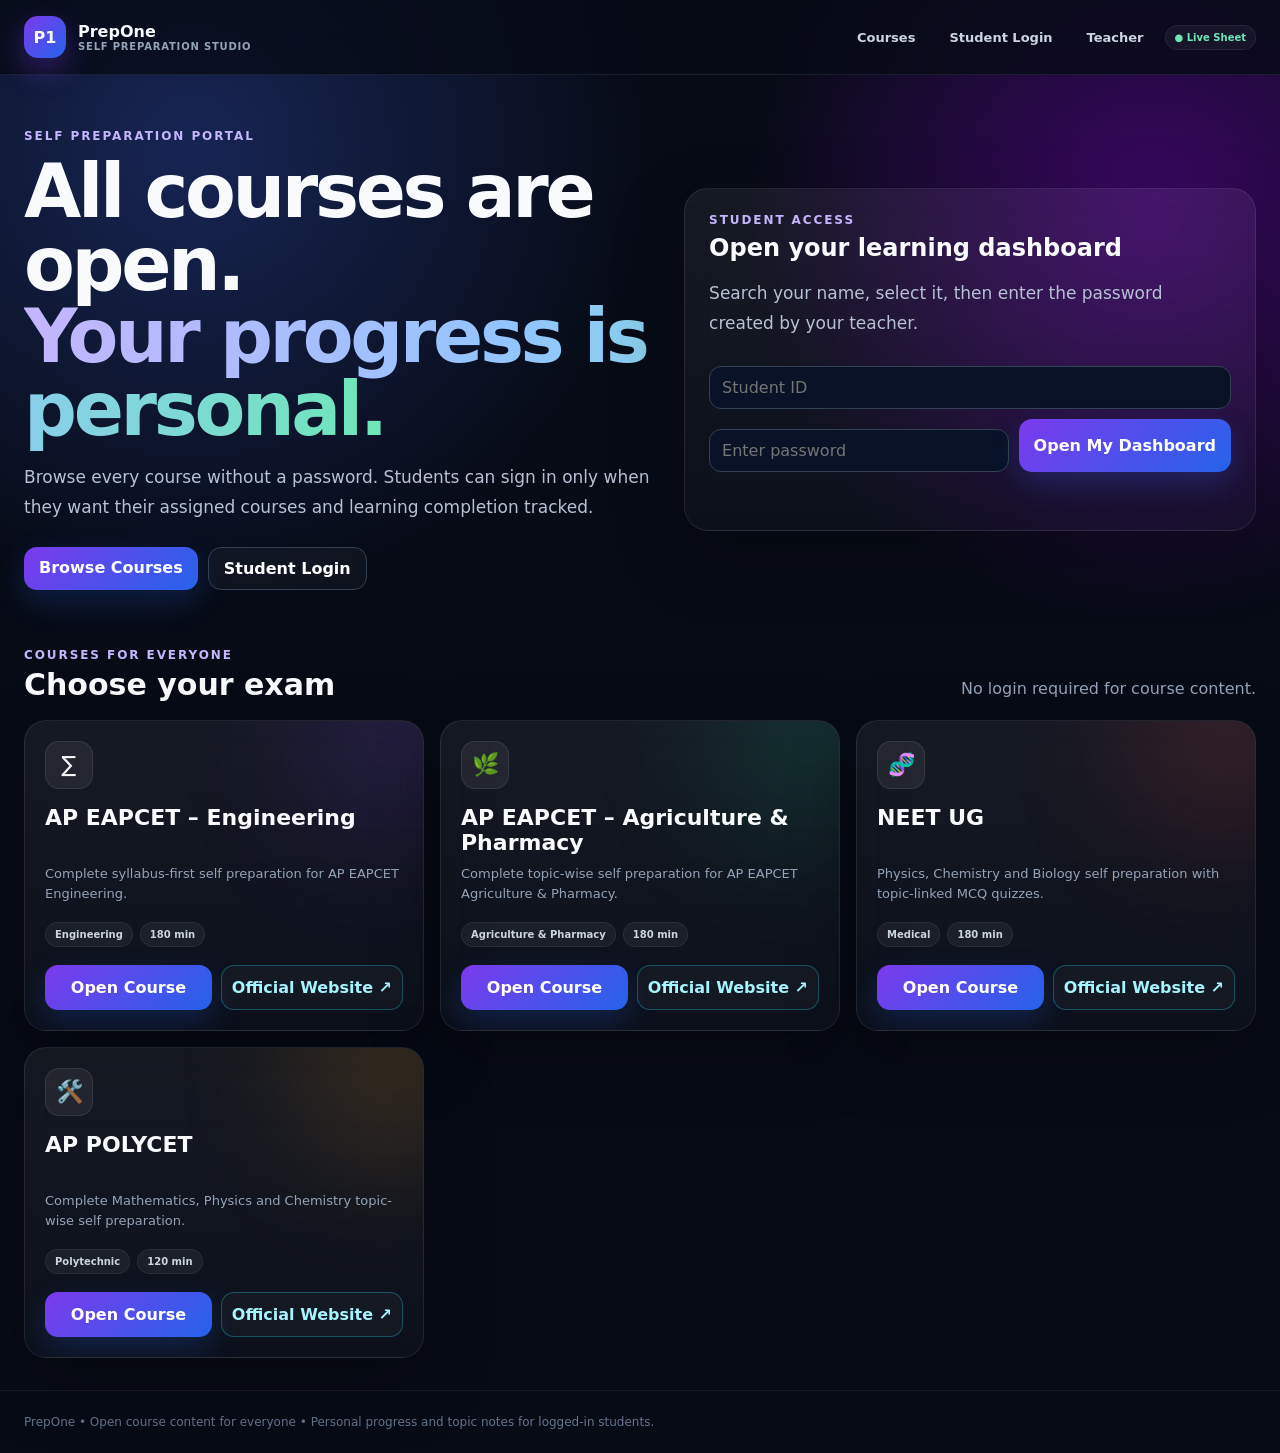
==== index.html @ dbc07fdd "Add files via upload" ====
<!doctype html><html><head><meta charset="utf-8"><meta name="viewport" content="width=device-width,initial-scale=1"><title>PrepOne • Self Preparation</title><link rel="stylesheet" href="assets/styles.css"></head><body>
<main>
<section class="hero compactHero"><div class="shell heroGrid"><div><div class="eyebrow">Self preparation portal</div><h1>All courses are open.<br><span class="gradientText">Your progress is personal.</span></h1><p>Browse every course without a password. Students can sign in only when they want their assigned courses and learning completion tracked.</p><div class="heroActions"><a href="#courses" class="btn primary">Browse Courses</a><a href="#studentAccess" class="btn ghost">Student Login</a></div></div><aside id="studentAccess" class="studentAccess glass"><div class="eyebrow">Student access</div><h2>Open your learning dashboard</h2><p class="mutedText">Search your name, select it, then enter the password created by your teacher.</p><input id="studentIdInput" class="field" placeholder="Student ID" autocomplete="username"><div id="studentPasswordArea" class="studentPasswordArea"><input id="studentPassword" type="password" class="field" placeholder="Enter password" autocomplete="current-password"><button id="studentLoginBtn" class="btn primary">Open My Dashboard</button><div id="studentLoginMsg" class="formMsg"></div></div></aside></div></section>
<section id="courses" class="section"><div class="shell"><div class="sectionHead"><div><div class="eyebrow">Courses for everyone</div><h2>Choose your exam</h2></div><p>No login required for course content.</p></div><div id="examGrid" class="examGrid"></div></div></section>
</main>
<script src="config.js"></script><script src="seed-data.js"></script><script src="assets/app.js"></script><script>initHome()</script></body></html>
---- assets/styles.css ----
:root{--bg:#070b16;--panel:#0f172a;--panel2:#111c34;--card:#111827;--line:#24324c;--text:#f8fafc;--muted:#94a3b8;--brand:#7c3aed;--brand2:#2563eb;--green:#10b981;--orange:#f59e0b;--red:#ef4444;--soft:#172036;--shadow:0 24px 70px rgba(0,0,0,.28)}
*{box-sizing:border-box}html{scroll-behavior:smooth}body{margin:0;font-family:Inter,ui-sans-serif,system-ui,-apple-system,BlinkMacSystemFont,"Segoe UI",sans-serif;background:radial-gradient(circle at 15% 10%,#172554 0,transparent 27%),radial-gradient(circle at 90% 15%,#3b0764 0,transparent 24%),var(--bg);color:var(--text);min-height:100vh}a{color:inherit;text-decoration:none}button,input,select,textarea{font:inherit}.shell{max-width:1480px;margin:auto;padding:0 24px}.topbar{position:sticky;top:0;z-index:50;background:rgba(7,11,22,.78);backdrop-filter:blur(18px);border-bottom:1px solid rgba(148,163,184,.13)}.topin{height:74px;display:flex;align-items:center;justify-content:space-between;gap:18px}.brand{display:flex;align-items:center;gap:12px;font-weight:900}.brandMark{width:42px;height:42px;border-radius:14px;display:grid;place-items:center;background:linear-gradient(135deg,var(--brand),var(--brand2));box-shadow:0 12px 28px rgba(124,58,237,.35)}.brand small{display:block;color:var(--muted);font-weight:700;font-size:10px;letter-spacing:.08em;text-transform:uppercase}.nav{display:flex;gap:8px;align-items:center;flex-wrap:wrap}.nav a,.nav button{border:1px solid transparent;background:transparent;color:#cbd5e1;padding:9px 12px;border-radius:11px;font-weight:750;font-size:13px}.nav a:hover,.nav a.active,.nav button:hover{background:#ffffff0c;border-color:#ffffff10;color:white}.btn{border:1px solid #334155;background:#172036;color:white;border-radius:13px;padding:11px 15px;font-weight:850;cursor:pointer}.btn:hover{transform:translateY(-1px);border-color:#64748b}.btn.primary{border:0;background:linear-gradient(135deg,var(--brand),var(--brand2));box-shadow:0 12px 30px rgba(37,99,235,.22)}.btn.good{border:0;background:linear-gradient(135deg,#059669,#10b981)}.btn.ghost{background:#ffffff08}.btn:disabled{opacity:.45;cursor:not-allowed;transform:none}.hero{padding:66px 0 36px}.heroGrid{display:grid;grid-template-columns:1.2fr .8fr;gap:28px;align-items:center}.eyebrow{color:#c4b5fd;font-size:12px;letter-spacing:.16em;font-weight:900;text-transform:uppercase}.hero h1{font-size:clamp(38px,6vw,74px);line-height:.98;margin:12px 0 18px;letter-spacing:-.045em}.gradientText{background:linear-gradient(90deg,#c4b5fd,#93c5fd,#6ee7b7);-webkit-background-clip:text;background-clip:text;color:transparent}.hero p{color:#b6c2d4;line-height:1.75;font-size:17px;max-width:780px}.heroActions{display:flex;gap:10px;flex-wrap:wrap;margin-top:24px}.glass{background:linear-gradient(180deg,#ffffff10,#ffffff06);border:1px solid #ffffff16;box-shadow:var(--shadow);backdrop-filter:blur(16px)}.heroPanel{border-radius:26px;padding:22px}.metricGrid{display:grid;grid-template-columns:1fr 1fr;gap:10px}.metric{padding:16px;border-radius:17px;background:#0b1327;border:1px solid #263551}.metric b{font-size:26px;display:block}.metric span{font-size:12px;color:var(--muted)}.section{padding:32px 0}.sectionHead{display:flex;justify-content:space-between;gap:18px;align-items:end;margin-bottom:18px}.sectionHead h2{margin:5px 0 0;font-size:30px}.sectionHead p{color:var(--muted);margin:0;max-width:680px;line-height:1.6}.examGrid{display:grid;grid-template-columns:repeat(3,1fr);gap:16px}.examCard{border-radius:22px;padding:20px;position:relative;overflow:hidden;min-height:270px;display:flex;flex-direction:column;align-items:stretch}.examCard:before{content:"";position:absolute;width:180px;height:180px;border-radius:50%;background:var(--glow,#7c3aed);filter:blur(70px);opacity:.2;right:-60px;top:-70px}.examIcon{width:48px;height:48px;border-radius:14px;display:grid;place-items:center;background:#ffffff10;border:1px solid #ffffff15;font-size:22px}.examCard h3{font-size:22px;margin:16px 0 6px}.examCard p{color:var(--muted);font-size:13px;line-height:1.6;margin:0;min-height:44px}.chips{display:flex;gap:7px;flex-wrap:wrap;margin:14px 0 18px;position:relative;z-index:1}.chip{padding:6px 9px;border-radius:999px;background:#ffffff0d;border:1px solid #ffffff12;color:#cbd5e1;font-size:10px;font-weight:850}.examActions{display:flex;gap:8px;margin-top:auto;position:relative;z-index:2;width:100%}.examActions .btn{flex:1;text-align:center;padding:12px 10px;min-width:0;white-space:nowrap}.featureGrid{display:grid;grid-template-columns:repeat(4,1fr);gap:14px}.feature{padding:18px;border-radius:18px}.feature b{display:block;margin:12px 0 5px}.feature span{color:var(--muted);font-size:12px;line-height:1.55}.pageHero{padding:34px 0 22px}.pageHeroBox{border-radius:24px;padding:26px;display:flex;justify-content:space-between;gap:22px;align-items:center}.pageHero h1{margin:4px 0;font-size:34px}.pageHero p{margin:4px 0 0;color:var(--muted)}.layout{display:grid;grid-template-columns:280px minmax(0,1fr);gap:18px;padding-bottom:44px}.sidebar{border-radius:20px;padding:16px;height:max-content;position:sticky;top:90px}.sideTitle{font-size:11px;color:var(--muted);text-transform:uppercase;letter-spacing:.12em;font-weight:900;margin:10px 8px}.sideLink{display:flex;justify-content:space-between;gap:8px;padding:11px 12px;border-radius:11px;color:#cbd5e1;font-size:13px;font-weight:750;cursor:pointer}.sideLink:hover,.sideLink.active{background:#ffffff0d;color:white}.contentCard{border-radius:22px;padding:22px}.stats{display:grid;grid-template-columns:repeat(4,1fr);gap:12px;margin-bottom:16px}.stat{border:1px solid #25324b;background:#0d1529;border-radius:17px;padding:16px}.stat span{font-size:11px;color:var(--muted)}.stat b{display:block;font-size:24px;margin-top:5px}.subjectGrid{display:grid;grid-template-columns:repeat(3,1fr);gap:12px}.subjectCard{padding:17px;border:1px solid #263552;border-radius:17px;background:#0c1427;cursor:pointer}.subjectCard:hover{border-color:#6d5bd0;transform:translateY(-1px)}.subjectCard h3{margin:0 0 8px}.progressBar{height:7px;background:#1e293b;border-radius:999px;overflow:hidden;margin-top:12px}.progressFill{height:100%;background:linear-gradient(90deg,#7c3aed,#3b82f6,#10b981)}.chapter{border:1px solid #263552;border-radius:16px;margin-bottom:10px;overflow:hidden}.chapterHead{padding:14px 16px;display:flex;justify-content:space-between;align-items:center;cursor:pointer;background:#0c1427}.chapterBody{padding:8px 12px 14px}.topicRow{display:grid;grid-template-columns:1fr auto;gap:12px;padding:11px 9px;border-bottom:1px solid #1e2b42;align-items:center}.topicRow:last-child{border:0}.topicTitle{font-weight:800;font-size:13px}.topicMeta{font-size:10px;color:var(--muted);margin-top:3px}.topicActions{display:flex;gap:6px;flex-wrap:wrap}.mini{border:1px solid #31405b;background:#111c34;color:#dbeafe;border-radius:9px;padding:7px 9px;font-size:10px;font-weight:850;cursor:pointer}.mini:hover{border-color:#7c3aed}.resourceGrid{display:grid;grid-template-columns:repeat(3,1fr);gap:12px}.resourceCard{padding:17px;border:1px solid #263552;background:#0c1427;border-radius:17px}.resourceType{font-size:10px;color:#a78bfa;font-weight:900;letter-spacing:.08em}.resourceCard h3{font-size:16px;margin:8px 0}.resourceCard p{font-size:12px;color:var(--muted);line-height:1.55}.practiceLayout{display:grid;grid-template-columns:minmax(0,1fr) 300px;gap:16px}.questionCard{border-radius:22px;padding:24px}.qLabel{font-size:11px;color:#a78bfa;font-weight:900;letter-spacing:.1em}.qText{font-size:21px;line-height:1.55;margin:12px 0 18px}.options{display:grid;gap:9px}.option{border:1px solid #2b3954;background:#0c1427;border-radius:13px;padding:13px;cursor:pointer;display:flex;gap:10px;align-items:flex-start}.option:hover,.option.selected{border-color:#7c3aed;background:#17143a}.option.correct{border-color:#10b981;background:#06291f}.option.wrong{border-color:#ef4444;background:#321018}.qSide{border-radius:20px;padding:17px;height:max-content}.palette{display:grid;grid-template-columns:repeat(5,1fr);gap:6px}.pal{height:36px;border:1px solid #334155;border-radius:9px;background:#101827;color:#cbd5e1;font-weight:850;cursor:pointer}.pal.active{background:#7c3aed;border-color:#7c3aed;color:white}.pal.answered{border-color:#10b981;color:#6ee7b7}.solution{margin-top:14px;padding:15px;border:1px solid #28564a;background:#09241e;border-radius:13px;color:#d1fae5;line-height:1.55}.filters{display:flex;gap:8px;flex-wrap:wrap;margin-bottom:14px}.field{background:#0d1529;border:1px solid #2d3b55;color:white;border-radius:11px;padding:10px 12px;outline:none}.field:focus{border-color:#7c3aed}.timer{font-size:30px;font-weight:950;letter-spacing:-.03em}.tableWrap{overflow:auto;border:1px solid #263552;border-radius:15px}.dataTable{width:100%;border-collapse:collapse;min-width:720px}.dataTable th,.dataTable td{padding:11px 12px;border-bottom:1px solid #22304a;text-align:left;font-size:12px}.dataTable th{color:#94a3b8;font-size:10px;text-transform:uppercase;letter-spacing:.08em;background:#0d1529}.empty{padding:35px;text-align:center;color:var(--muted)}.notice{padding:12px 14px;border-radius:13px;border:1px solid #594718;background:#2a2107;color:#fde68a;font-size:12px;line-height:1.55}.footer{border-top:1px solid #ffffff10;padding:24px 0;color:#64748b;font-size:12px}.mobileMenu{display:none}.hidden{display:none!important}
@media(max-width:1100px){.examGrid{grid-template-columns:repeat(2,1fr)}.featureGrid{grid-template-columns:repeat(2,1fr)}.heroGrid{grid-template-columns:1fr}.layout{grid-template-columns:1fr}.sidebar{position:static}.subjectGrid,.resourceGrid{grid-template-columns:repeat(2,1fr)}.practiceLayout{grid-template-columns:1fr}.stats{grid-template-columns:repeat(2,1fr)}}
@media(max-width:680px){.shell{padding:0 14px}.nav{display:none}.mobileMenu{display:block}.hero{padding-top:38px}.hero h1{font-size:43px}.examGrid,.featureGrid,.subjectGrid,.resourceGrid{grid-template-columns:1fr}.metricGrid{grid-template-columns:1fr 1fr}.stats{grid-template-columns:1fr 1fr}.pageHeroBox{align-items:flex-start;flex-direction:column}.qText{font-size:18px}.topicRow{grid-template-columns:1fr}.examCard{min-height:250px}}

/* Course card overlap fix */
.examCard>*{position:relative;z-index:1}.examCard h3{min-height:53px;display:flex;align-items:flex-start}.examActions a{display:flex;align-items:center;justify-content:center}.examCard .chips{align-content:flex-start}.examGrid{align-items:stretch}
@media(max-width:680px){.examCard{min-height:0}.examCard h3{min-height:0}.examCard p{min-height:0}.examActions{flex-direction:column}.examActions .btn{width:100%}}

/* Inline MCQ embed */
.topicItem{border-bottom:1px solid #1e2b42}.topicItem:last-child{border-bottom:0}.topicItem .topicRow{border-bottom:0}.disabledMini{opacity:.55;cursor:not-allowed}.mcqPanel{padding:0 9px 14px}.mcqFrameShell{border:1px solid #31405b;border-radius:16px;overflow:hidden;background:#080e1b;box-shadow:0 18px 50px rgba(0,0,0,.22)}.mcqToolbar{display:flex;justify-content:space-between;gap:12px;align-items:center;padding:11px 13px;background:#101a30;border-bottom:1px solid #293852}.mcqToolbar b{display:block;font-size:13px}.mcqToolbar span{display:block;margin-top:2px;color:#94a3b8;font-size:10px}.mcqToolbarActions{display:flex;gap:7px;align-items:center}.mcqFrame{display:block;width:100%;height:min(76vh,840px);min-height:620px;border:0;background:white}.mcqLoading{padding:18px;text-align:center;color:#c4b5fd;font-size:12px}.mcqEmbedNote{padding:9px 12px;border-top:1px solid #293852;background:#0c1427;color:#94a3b8;font-size:10px;line-height:1.55}.mcqPanel:not(.hidden){animation:mcqOpen .2s ease}@keyframes mcqOpen{from{opacity:0;transform:translateY(-5px)}to{opacity:1;transform:none}}@media(max-width:680px){.mcqToolbar{align-items:flex-start;flex-direction:column}.mcqToolbarActions{width:100%;flex-wrap:wrap}.mcqFrame{height:72vh;min-height:540px}.mcqPanel{padding-left:0;padding-right:0}}

/* ==========================================================
   Premium topic workspace — dynamic resource columns L onward
   ========================================================== */
.topicItem{border-bottom:1px solid #1f2b43;padding:0}.topicItem:last-child{border-bottom:0}
.topicLaunch{width:100%;border:0;background:transparent;color:inherit;padding:16px 18px;display:flex;justify-content:space-between;align-items:center;gap:18px;text-align:left;cursor:pointer;transition:.2s ease}
.topicLaunch:hover,.topicLaunch.active{background:linear-gradient(90deg,rgba(124,58,237,.12),rgba(37,99,235,.07))}
.topicLaunch.noResources{cursor:default}.topicLaunch.noResources:hover{background:transparent}
.topicLaunch .topicTitle{display:block;font-weight:900;font-size:14px}.topicLaunch .topicMeta{display:block;color:#8fa2bd;font-size:10px;margin-top:5px}
.topicOpenCue{flex:0 0 auto;border:1px solid #33435f;background:#101a2e;border-radius:999px;padding:7px 11px;font-size:10px;font-weight:850;color:#c7d2fe}.topicOpenCue b{color:#a78bfa;margin-left:4px}
.topicWorkspace{margin:0 12px 16px;border:1px solid #374769;border-radius:20px;overflow:hidden;background:radial-gradient(circle at 100% 0,rgba(124,58,237,.18),transparent 32%),linear-gradient(180deg,#111a2d,#0a1120);box-shadow:0 22px 55px rgba(0,0,0,.28)}
.topicWorkspaceHero{padding:22px;display:flex;justify-content:space-between;align-items:flex-start;gap:18px;border-bottom:1px solid #253553;background:linear-gradient(135deg,rgba(99,102,241,.11),rgba(14,165,233,.04))}
.workspaceKicker{font-size:10px;color:#a5b4fc;letter-spacing:.12em;text-transform:uppercase;font-weight:900}.topicWorkspaceHero h3{font-size:24px;margin:6px 0 5px;letter-spacing:-.02em}.topicWorkspaceHero p{margin:0;color:#91a3bc;font-size:12px;line-height:1.55}
.workspaceClose{border:1px solid #33445f;background:#0c1528;color:#dbeafe;padding:8px 11px;border-radius:10px;font-size:10px;font-weight:850;cursor:pointer}
.resourceAccordion{padding:12px;display:grid;gap:9px}.resourceItem{border:1px solid #273855;border-radius:15px;overflow:hidden;background:#0c1425;--accent:#7c3aed}.resourceItem.violet{--accent:#8b5cf6}.resourceItem.red{--accent:#ef4444}.resourceItem.rose{--accent:#f43f5e}.resourceItem.blue{--accent:#3b82f6}.resourceItem.green{--accent:#10b981}.resourceItem.amber{--accent:#f59e0b}.resourceItem.purple{--accent:#a855f7}.resourceItem.cyan{--accent:#06b6d4}
.resourceToggle{width:100%;border:0;background:transparent;color:white;display:grid;grid-template-columns:40px 1fr auto;align-items:center;gap:12px;padding:13px 14px;text-align:left;cursor:pointer}.resourceToggle:hover,.resourceToggle.active{background:linear-gradient(90deg,color-mix(in srgb,var(--accent) 14%,transparent),transparent)}
.resourceIcon{width:36px;height:36px;border-radius:11px;background:color-mix(in srgb,var(--accent) 18%,#0f172a);border:1px solid color-mix(in srgb,var(--accent) 45%,#24324c);display:grid;place-items:center;color:#fff;font-size:11px;font-weight:950;box-shadow:0 8px 22px color-mix(in srgb,var(--accent) 14%,transparent)}
.resourceToggleText b{display:block;font-size:13px}.resourceToggleText small{display:block;color:#8699b4;font-size:9px;margin-top:3px;text-transform:uppercase;letter-spacing:.08em}.resourceChevron{font-size:19px;color:var(--accent);font-weight:300}
.resourceViewer{border-top:1px solid #263752;background:#070d19}.resourceViewerInner{padding:12px}.resourceViewer:not(.hidden){animation:resourceOpen .2s ease}@keyframes resourceOpen{from{opacity:0;transform:translateY(-4px)}to{opacity:1;transform:none}}
.resourceMedia{border:1px solid #263752;border-radius:14px;overflow:hidden;background:#020617}.resourceMedia iframe{width:100%;height:min(72vh,820px);min-height:560px;border:0;background:white;display:block}.resourceMedia.ratio{aspect-ratio:16/9}.resourceMedia.ratio iframe{height:100%;min-height:0}.resourceMedia img{display:block;max-width:100%;width:auto;max-height:76vh;margin:auto;object-fit:contain;background:#fff}.resourceMedia video{display:block;width:100%;max-height:76vh;background:#000}.audioStage{min-height:170px;display:flex;align-items:center;justify-content:center;gap:22px;padding:26px;border:1px solid #263752;border-radius:14px;background:radial-gradient(circle at 20% 20%,rgba(16,185,129,.18),transparent 40%),#07111c}.audioStage audio{width:min(760px,80%)}.audioDisc{width:76px;height:76px;border-radius:50%;display:grid;place-items:center;font-size:28px;background:linear-gradient(135deg,#059669,#10b981);box-shadow:0 16px 40px rgba(16,185,129,.22)}
.resourceOpenExternal{display:inline-flex;margin-top:9px;border:1px solid #33445f;background:#0e182c;color:#cbd5e1;border-radius:10px;padding:8px 11px;font-size:10px;font-weight:850}.resourceOpenExternal:hover{border-color:#64748b;color:white}.embedFallback{display:flex;justify-content:space-between;align-items:center;gap:10px;color:#7488a5;font-size:10px}.embedFallback .resourceOpenExternal{margin-top:0}
.studyHint{margin-bottom:14px;padding:11px 13px;border-radius:13px;background:linear-gradient(90deg,rgba(124,58,237,.1),rgba(37,99,235,.08));border:1px solid #2e3e5d;color:#aab8cc;font-size:11px;line-height:1.55}
@media(max-width:680px){.topicLaunch{padding:14px 12px}.topicOpenCue{padding:7px 9px}.topicWorkspace{margin-left:0;margin-right:0}.topicWorkspaceHero{flex-direction:column}.resourceToggle{grid-template-columns:36px 1fr auto;padding:12px}.resourceViewerInner{padding:8px}.resourceMedia iframe{height:68vh;min-height:480px}.audioStage{flex-direction:column}.audioStage audio{width:100%}}

/* V6 topic separation + long-study comfort */
.chapterBody{display:grid;gap:6px;padding:10px 11px 13px}
.topicItem{border:1px solid rgba(73,91,125,.48)!important;border-radius:13px;background:linear-gradient(180deg,rgba(17,28,52,.76),rgba(10,18,34,.72));overflow:hidden;transition:border-color .18s ease,background .18s ease,transform .18s ease}
.topicItem.hasResources:hover{border-color:rgba(124,58,237,.65)!important;background:linear-gradient(180deg,rgba(28,32,67,.82),rgba(12,20,39,.78))}
.topicItem.emptyTopic{opacity:.82}
.topicItem + .topicItem{margin-top:0}
.topicLaunch{min-height:66px}
.topicWorkspace{margin:0 8px 10px;border-color:#405173}
.resourceAccordion{gap:8px}
.resourceItem{box-shadow:0 5px 18px rgba(0,0,0,.10)}
.resourceViewerInner{background:linear-gradient(180deg,#080f1e,#070c17)}
.embedFallback{padding-top:8px;line-height:1.45}
@media(max-width:680px){.chapterBody{gap:5px;padding:8px 7px 10px}.topicLaunch{min-height:60px}.topicWorkspace{margin:0 4px 8px}}

.contentStatus{margin:0 0 14px;padding:10px 13px;border:1px solid rgba(110,231,183,.22);border-radius:12px;background:rgba(16,185,129,.08);color:#a7f3d0;font-size:12px;font-weight:750}.contentStatus.warn{border-color:rgba(251,191,36,.28);background:rgba(245,158,11,.09);color:#fde68a}.contentStatus.ok{color:#a7f3d0}

/* ================= V9 Student Portal ================= */
.compactHero{padding:54px 0 26px}.compactHero .heroGrid{grid-template-columns:1.05fr .95fr}.mutedText{color:#94a3b8;line-height:1.6;font-size:13px}.studentAccess{padding:24px;border-radius:24px}.studentAccess h2{margin:7px 0 5px}.studentAccess .field{margin-top:10px}.studentSelect{min-height:145px}.studentPasswordArea{display:grid;grid-template-columns:1fr auto;gap:10px;margin-top:10px}.studentPasswordArea .formMsg{grid-column:1/-1}.formMsg{min-height:18px;color:#fca5a5;font-size:11px;margin-top:6px}.nav button{cursor:pointer}.courseLayout{margin-top:28px;margin-bottom:40px}.studentCourseBar{margin:22px 0 -6px;padding:12px 16px;display:flex;justify-content:space-between;gap:12px;align-items:center;color:#cbd5e1;font-size:12px}.studentCourseBar a{color:#c4b5fd;font-weight:850}.completionBar{display:flex;justify-content:space-between;gap:12px;align-items:center;padding:10px 2px 0;color:#94a3b8;font-size:11px}.resourceDone{border-color:rgba(16,185,129,.55)!important}.resourceDone .resourceToggleText small{color:#6ee7b7}.topicDone{border-color:rgba(16,185,129,.5)!important;box-shadow:inset 3px 0 0 #10b981}.topicDone .topicOpenCue{color:#6ee7b7;border-color:rgba(16,185,129,.45)}
.studentPage,.teacherPage{padding-top:34px;padding-bottom:50px}.studentHero{padding:28px;border-radius:24px;display:flex;align-items:flex-start;justify-content:space-between;gap:18px}.studentHero h1{font-size:38px;margin:7px 0}.studentHero p{color:#94a3b8;max-width:760px}.studentKpis{display:grid;grid-template-columns:repeat(4,1fr);gap:14px;margin:18px 0}.continueCard{padding:22px;display:flex;align-items:center;justify-content:space-between;gap:18px;border-radius:20px}.continueCard h2{margin:6px 0}.continueCard p{margin:0;color:#94a3b8}.studentCoursesSection{padding-top:32px}.studentCourseGrid{display:grid;grid-template-columns:repeat(2,1fr);gap:16px}.studentCourseCard{padding:22px;border-radius:22px;position:relative;overflow:hidden}.studentCourseCard:before{content:"";position:absolute;inset:auto -50px -60px auto;width:180px;height:180px;border-radius:50%;background:var(--glow);filter:blur(70px);opacity:.22}.studentCourseCard>*{position:relative;z-index:1}.studentCourseCard h3{font-size:21px;margin:12px 0 7px}.studentCourseCard p{color:#94a3b8}.studentCourseCard .btn{margin-top:15px;display:inline-flex}.courseTop{display:flex;justify-content:space-between;align-items:center}.examIcon.small{width:38px;height:38px;font-size:18px}.recentCard{margin-top:20px}.recentList{display:grid;gap:8px}.recentList a{padding:12px 14px;border:1px solid #263752;background:#0b1426;border-radius:13px;display:flex;justify-content:space-between;gap:16px}.recentList span{color:#8fa2bd;font-size:11px}.authCard{max-width:560px;margin:90px auto;padding:28px;border-radius:24px}.authCard h2{font-size:30px;margin:8px 0}.authCard p{color:#94a3b8;line-height:1.7}.authCard .field{margin:10px 0}.teacherTop{margin-bottom:20px}.teacherGrid{display:grid;grid-template-columns:390px 1fr;gap:18px}.formLabel{display:block;margin:14px 0 6px;color:#94a3b8;font-size:11px;font-weight:800;text-transform:uppercase;letter-spacing:.08em}.courseChecks{display:grid;gap:7px;padding:10px;border:1px solid #263752;border-radius:14px;background:#0a1222}.courseChecks label,.toggleLabel{display:flex;gap:9px;align-items:center;color:#dbeafe;font-size:12px}.toggleLabel{margin:14px 0}.formActions{display:flex;gap:8px;margin-top:14px}.teacherStudentList{display:grid;gap:8px;margin-top:12px}.teacherStudentRow{padding:13px 14px;border:1px solid #263752;border-radius:14px;background:#0b1426;display:flex;justify-content:space-between;align-items:center;gap:12px}.teacherStudentRow b{display:block}.teacherStudentRow span{display:block;margin-top:4px;color:#8fa2bd;font-size:10px}.rowActions{display:flex;gap:7px}.btn.danger{border-color:#7f1d1d;background:#2b1014;color:#fecaca}.field{width:100%;border:1px solid #334155;background:#091226;color:#f8fafc;border-radius:12px;padding:11px 12px;outline:none}.field:focus{border-color:#7c3aed;box-shadow:0 0 0 3px rgba(124,58,237,.12)}
@media(max-width:950px){.studentKpis{grid-template-columns:repeat(2,1fr)}.studentCourseGrid{grid-template-columns:1fr}.teacherGrid{grid-template-columns:1fr}.compactHero .heroGrid{grid-template-columns:1fr}}
@media(max-width:680px){.studentPasswordArea{grid-template-columns:1fr}.studentHero,.continueCard,.studentCourseBar,.teacherStudentRow{flex-direction:column;align-items:flex-start}.studentKpis{grid-template-columns:1fr 1fr}.studentHero h1{font-size:30px}.recentList a{flex-direction:column}.rowActions{width:100%}.rowActions .btn{flex:1}}


/* ================= V12 Hierarchy / Navigator / Notes ================= */
.chapter{border:1px solid rgba(245,158,11,.30)!important;background:linear-gradient(180deg,rgba(75,45,8,.20),rgba(20,23,36,.88))!important;border-radius:18px!important;overflow:hidden;margin-bottom:14px!important;box-shadow:0 12px 34px rgba(0,0,0,.14)}
.chapterHead{background:linear-gradient(90deg,rgba(146,64,14,.42),rgba(91,33,182,.22))!important;border-bottom:1px solid rgba(251,191,36,.25)!important;padding:15px 17px!important;color:#fff7ed!important}
.chapterHead>span{color:#fde68a!important}.chapterIdentity{display:flex;align-items:center;gap:10px}.chapterBadge{font-size:8px;letter-spacing:.14em;font-weight:950;color:#fbbf24;background:rgba(120,53,15,.38);border:1px solid rgba(245,158,11,.38);padding:5px 7px;border-radius:999px}
.chapterBody{background:linear-gradient(180deg,rgba(6,19,39,.86),rgba(7,13,25,.92))!important;gap:8px!important;padding:11px!important}
.topicItem{background:linear-gradient(100deg,rgba(8,47,73,.50),rgba(10,23,44,.94))!important;border:1px solid rgba(34,211,238,.24)!important;border-left:3px solid #22d3ee!important;border-radius:12px!important;box-shadow:none!important}
.topicItem.hasResources:hover{background:linear-gradient(100deg,rgba(8,74,102,.62),rgba(17,28,55,.96))!important;border-color:rgba(34,211,238,.48)!important;transform:translateX(2px)}
.topicLaunch.active{background:linear-gradient(90deg,rgba(14,116,144,.25),rgba(59,130,246,.09))!important}.topicBadge{display:inline-flex;margin-right:9px;font-size:8px;letter-spacing:.12em;font-weight:950;color:#67e8f9;background:rgba(8,145,178,.16);border:1px solid rgba(34,211,238,.30);padding:4px 6px;border-radius:999px;vertical-align:middle}.topicMain{display:block}.topicTitle{display:inline!important;color:#e0f2fe!important}.topicMeta{margin-left:0!important;margin-top:7px!important;color:#7dd3fc!important}
.subjectBlock{margin-bottom:20px}.subjectRibbon{display:flex;align-items:center;gap:10px;margin:4px 0 10px;padding:9px 12px;border-radius:12px;background:linear-gradient(90deg,rgba(79,70,229,.17),rgba(14,165,233,.08));border:1px solid rgba(99,102,241,.20)}.subjectRibbon span{font-size:8px;letter-spacing:.15em;color:#a5b4fc;font-weight:950}.subjectRibbon b{font-size:14px}.subjectRibbon em{margin-left:auto;font-size:10px;color:#7dd3fc;font-style:normal}

.courseNavigator{padding:17px;margin:0 0 18px;border-radius:18px;background:linear-gradient(135deg,rgba(15,23,42,.96),rgba(24,18,51,.92))!important}.navigatorTop{display:flex;align-items:center;justify-content:space-between;gap:14px;margin-bottom:13px}.navigatorTop h3{margin:4px 0 0;font-size:18px}.navigatorControls{display:grid;grid-template-columns:minmax(260px,1.6fr) minmax(170px,.7fr) minmax(170px,.7fr);gap:10px}.navigatorControls label>span{display:block;margin:0 0 6px;color:#8fa2bd;font-size:9px;font-weight:900;text-transform:uppercase;letter-spacing:.10em}.searchBox{height:44px;border:1px solid #33445f;background:#091226;border-radius:13px;display:grid;grid-template-columns:38px 1fr 36px;align-items:center;transition:.18s}.searchBox:focus-within{border-color:#22d3ee;box-shadow:0 0 0 3px rgba(34,211,238,.10)}.searchBox input{height:100%;border:0;outline:0;background:transparent;color:#f8fafc;font:inherit;min-width:0}.searchIcon{display:grid;place-items:center;color:#67e8f9;font-size:20px}.searchBox button{border:0;background:transparent;color:#64748b;font-size:20px;cursor:pointer}.searchBox button:hover{color:#fff}.filterSelect{width:100%;height:44px;border:1px solid #33445f;border-radius:13px;background:#091226;color:#f8fafc;padding:0 38px 0 12px;outline:none;appearance:none;background-image:linear-gradient(45deg,transparent 50%,#67e8f9 50%),linear-gradient(135deg,#67e8f9 50%,transparent 50%);background-position:calc(100% - 18px) 18px,calc(100% - 13px) 18px;background-size:5px 5px,5px 5px;background-repeat:no-repeat}.filterSelect:focus{border-color:#22d3ee;box-shadow:0 0 0 3px rgba(34,211,238,.10)}.filterSummary{margin-top:11px;color:#94a3b8;font-size:10px}.filterSummary b{color:#67e8f9}.navigatorReset{padding:8px 12px!important}.searchEmpty{display:flex!important;flex-direction:column;gap:5px}.searchEmpty span{color:#7f8fa8;font-size:11px}
.sidebar .sideLink{width:100%;border:0;background:transparent;color:inherit;text-align:left;cursor:pointer}.sidebar .sideLink.active{background:linear-gradient(90deg,rgba(34,211,238,.13),rgba(99,102,241,.09));color:#cffafe}

.examActions{display:grid!important;grid-template-columns:1fr auto!important;gap:9px!important}.examActions .officialBtn{white-space:nowrap}.officialBtn{border-color:rgba(34,211,238,.32)!important;color:#a5f3fc!important}.officialBtn:hover{background:rgba(8,145,178,.12)!important;border-color:#22d3ee!important;color:#ecfeff!important}.studentCourseActions{display:flex;gap:8px;flex-wrap:wrap;margin-top:15px}.studentCourseActions .btn{margin-top:0!important}

.topicNoteBox{margin:2px 0 4px;border:1px solid rgba(167,139,250,.28);border-radius:15px;background:linear-gradient(135deg,rgba(49,46,129,.22),rgba(8,18,34,.94));padding:13px 14px;box-shadow:0 10px 26px rgba(0,0,0,.12)}
.topicNoteHead{display:flex;align-items:flex-start;justify-content:space-between;gap:12px;margin-bottom:10px}.topicNoteHead>div{display:grid;gap:3px}.topicNoteHead b{font-size:13px;color:#f8fafc}.topicNoteHead small{font-size:9px;color:#8191aa}.topicNoteKicker{font-size:8px;letter-spacing:.14em;font-weight:950;color:#c4b5fd}.topicNoteCount{flex:0 0 auto;padding:5px 8px;border-radius:999px;border:1px solid rgba(167,139,250,.25);color:#c4b5fd;background:rgba(124,58,237,.10);font-size:9px;font-weight:850}.topicNoteComposer{display:grid;grid-template-columns:1fr 2fr;gap:8px}.topicNoteTitle{min-width:0}.topicNoteText{min-width:0;min-height:72px;resize:vertical;line-height:1.55}.topicNoteComposer .noteQuickTags{grid-column:1/-1;margin-top:0}.topicNoteActions{grid-column:1/-1;display:flex;align-items:center;gap:8px;margin-top:1px}.topicNoteActions .btn{padding:8px 11px;font-size:10px}.topicNoteMsg{min-height:14px}.topicSavedNotes{display:grid;gap:7px;margin-top:10px}.topicNoteCard{border:1px solid #283a58;border-left:3px solid #8b5cf6;border-radius:12px;background:#0a1426;padding:10px 11px}.topicNoteCardTop{display:flex;justify-content:space-between;align-items:flex-start;gap:8px}.topicNoteCardTop>span{font-size:8px;letter-spacing:.1em;font-weight:900;color:#67e8f9}.topicNoteCard h4{font-size:12px;margin:6px 0 4px}.topicNoteCard p{white-space:pre-wrap;color:#cbd5e1;font-size:10px;line-height:1.55;margin:0 0 5px}.topicNoteCard small{font-size:8px;color:#64748b}.topicNoteEmpty{padding:7px 2px;color:#64748b;font-size:9px}.noteIconBtn{border:0;background:transparent;color:#a5b4fc;font-size:9px;font-weight:850;cursor:pointer;padding:2px 4px}.noteIconBtn.danger{color:#fca5a5}.noteQuickTags{display:flex;gap:6px;flex-wrap:wrap}.noteQuickTags button{border:1px solid #33445f;background:#0b1629;color:#a5b4fc;border-radius:999px;padding:5px 8px;font-size:8px;font-weight:850;cursor:pointer}.noteQuickTags button:hover{border-color:#6366f1;color:#fff}
@media(max-width:980px){.navigatorControls{grid-template-columns:1fr 1fr}.searchControl{grid-column:1/-1}.topicNoteComposer{grid-template-columns:1fr}.topicNoteText,.topicNoteComposer .noteQuickTags,.topicNoteActions{grid-column:1}}
@media(max-width:680px){.navigatorControls{grid-template-columns:1fr}.searchControl{grid-column:auto}.navigatorTop{align-items:flex-end}.chapterIdentity{align-items:flex-start;flex-direction:column;gap:6px}.subjectRibbon{flex-wrap:wrap}.subjectRibbon em{width:100%;margin-left:0}.examActions{grid-template-columns:1fr!important}.topicNoteBox{padding:11px}.topicNoteHead{flex-direction:column}.topicNoteCount{align-self:flex-start}}
/* V12.2 reliability + compact premium UX */
.hidden{display:none!important}
.errorCard,.loadingCard{padding:22px;border-radius:18px;display:grid;gap:10px}.errorCard b{font-size:16px}.errorCard span,.errorCard small{color:#94a3b8;line-height:1.6}.loadingCard{color:#c4b5fd}
.diagGrid{display:grid;grid-template-columns:repeat(5,1fr);gap:10px;margin-bottom:14px}.diagGrid>div{padding:14px;border:1px solid #263752;border-radius:14px;background:#0b1426}.diagGrid span{display:block;color:#8fa2bd;font-size:10px;text-transform:uppercase;letter-spacing:.08em}.diagGrid b{display:block;margin-top:5px;font-size:18px}.mutedText{color:#94a3b8;line-height:1.6}
.topicNoteHeadActions{display:flex;align-items:center;gap:7px;flex-wrap:wrap}.noteAddBtn{padding:7px 10px;font-size:10px}.topicNoteComposer{transition:.18s}.topicNoteBox:focus-within{border-color:rgba(167,139,250,.5);box-shadow:0 12px 30px rgba(76,29,149,.12)}
.emptyStateCard{padding:28px}.emptyStateCard h2{margin:7px 0}.emptyStateCard p{color:#94a3b8;line-height:1.7;max-width:720px}
@media(max-width:1050px){.diagGrid{grid-template-columns:repeat(3,1fr)}}
@media(max-width:680px){.diagGrid{grid-template-columns:1fr 1fr}.topicNoteHeadActions{width:100%;justify-content:flex-start}}
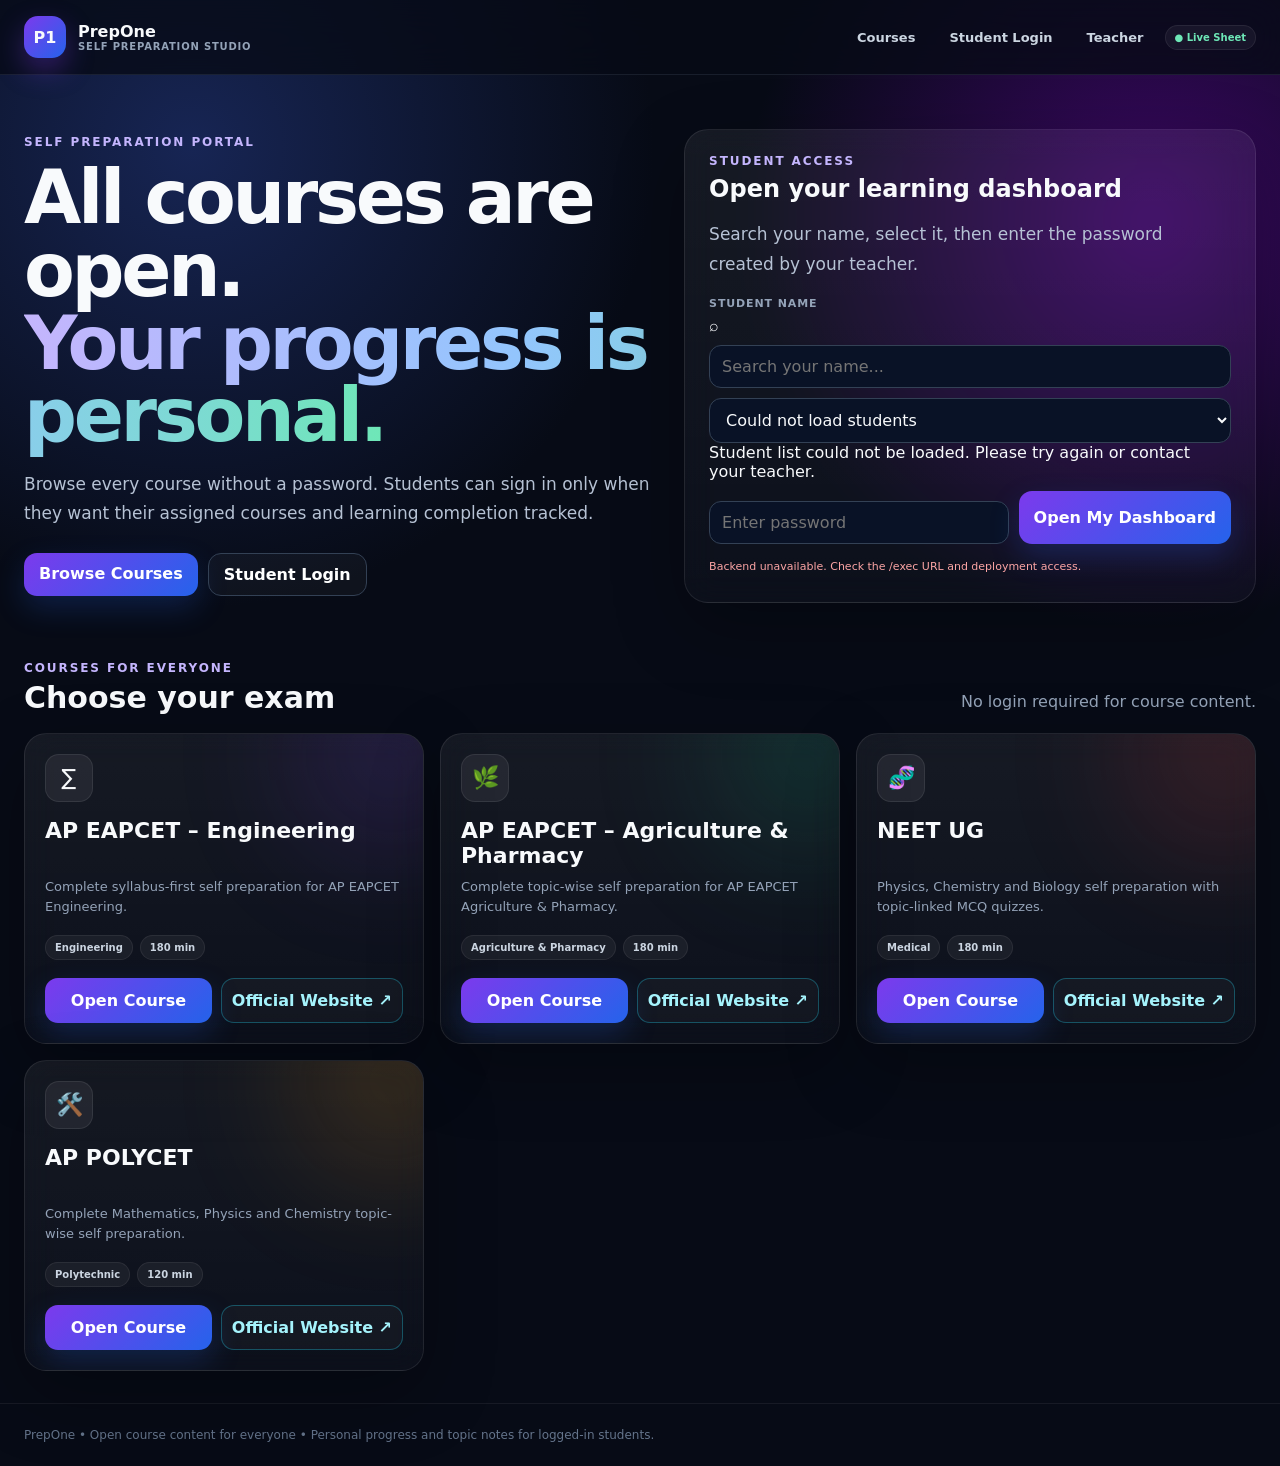
==== commit 72128d55: "Update index.html" ====
--- a/index.html
+++ b/index.html
@@ -1,6 +1,12 @@
 <!doctype html><html><head><meta charset="utf-8"><meta name="viewport" content="width=device-width,initial-scale=1"><title>PrepOne • Self Preparation</title><link rel="stylesheet" href="assets/styles.css"></head><body>
 <main>
-<section class="hero compactHero"><div class="shell heroGrid"><div><div class="eyebrow">Self preparation portal</div><h1>All courses are open.<br><span class="gradientText">Your progress is personal.</span></h1><p>Browse every course without a password. Students can sign in only when they want their assigned courses and learning completion tracked.</p><div class="heroActions"><a href="#courses" class="btn primary">Browse Courses</a><a href="#studentAccess" class="btn ghost">Student Login</a></div></div><aside id="studentAccess" class="studentAccess glass"><div class="eyebrow">Student access</div><h2>Open your learning dashboard</h2><p class="mutedText">Search your name, select it, then enter the password created by your teacher.</p><input id="studentIdInput" class="field" placeholder="Student ID" autocomplete="username"><div id="studentPasswordArea" class="studentPasswordArea"><input id="studentPassword" type="password" class="field" placeholder="Enter password" autocomplete="current-password"><button id="studentLoginBtn" class="btn primary">Open My Dashboard</button><div id="studentLoginMsg" class="formMsg"></div></div></aside></div></section>
+<section class="hero compactHero"><div class="shell heroGrid"><div><div class="eyebrow">Self preparation portal</div><h1>All courses are open.<br><span class="gradientText">Your progress is personal.</span></h1><p>Browse every course without a password. Students can sign in only when they want their assigned courses and learning completion tracked.</p><div class="heroActions"><a href="#courses" class="btn primary">Browse Courses</a><a href="#studentAccess" class="btn ghost">Student Login</a></div></div><aside id="studentAccess" class="studentAccess glass"><div class="eyebrow">Student access</div><h2>Open your learning dashboard</h2><p class="mutedText">Search your name, select it, then enter the password created by your teacher.</p><div class="studentPicker" id="studentPicker">
+  <label class="formLabel" for="studentSearch">Student name</label>
+  <div class="studentSearchWrap"><span class="studentSearchIcon">⌕</span><input id="studentSearch" class="field" placeholder="Search your name..." autocomplete="off" aria-label="Search student name"></div>
+  <select id="studentSelect" class="field studentNameSelect" aria-label="Select your name"><option value="">Loading students…</option></select>
+  <div id="studentPickerMsg" class="pickerHint">Select your name from the list.</div>
+</div>
+<div id="studentPasswordArea" class="studentPasswordArea"><input id="studentPassword" type="password" class="field" placeholder="Enter password" autocomplete="current-password"><button id="studentLoginBtn" class="btn primary">Open My Dashboard</button><div id="studentLoginMsg" class="formMsg"></div></div></aside></div></section>
 <section id="courses" class="section"><div class="shell"><div class="sectionHead"><div><div class="eyebrow">Courses for everyone</div><h2>Choose your exam</h2></div><p>No login required for course content.</p></div><div id="examGrid" class="examGrid"></div></div></section>
 </main>
 <script src="config.js"></script><script src="seed-data.js"></script><script src="assets/app.js"></script><script>initHome()</script></body></html>
